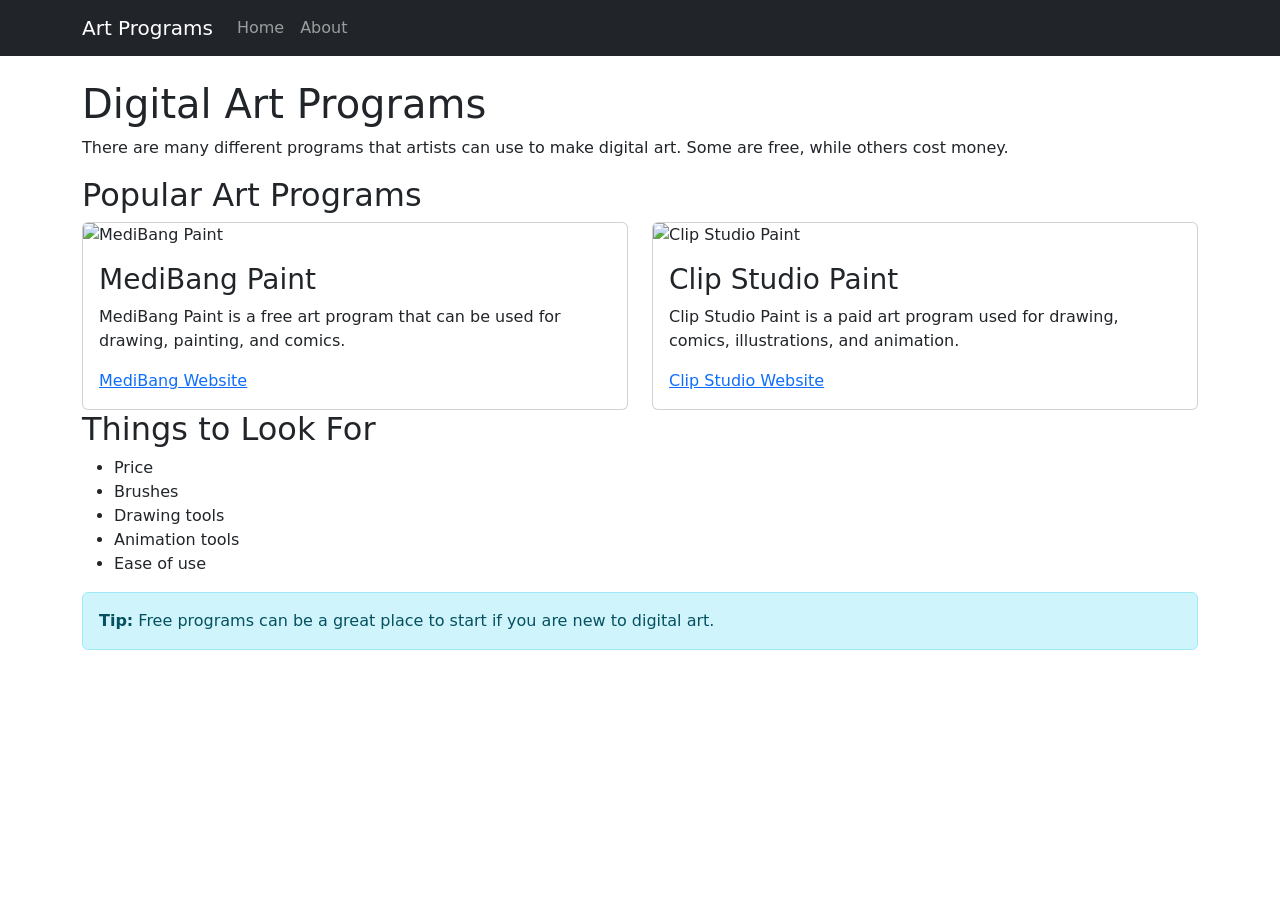
==== index.html @ b573ab5e "Created html, added additional details" ====
<!DOCTYPE html>
<html lang="en">

<head>
    <meta charset="UTF-8">
    <meta name="viewport" content="width=device-width, initial-scale=1.0">

    <title>Digital Art Programs</title>

    <!-- Bootstrap stylesheet -->
    <link href="https://cdn.jsdelivr.net/npm/bootstrap@5.3.3/dist/css/bootstrap.min.css" rel="stylesheet">
</head>

<body>
    <!-- Navigation menu -->
    <div id="nav-placeholder"></div>
    <div class="container mt-4">
        <!-- Main heading -->
        <h1>Digital Art Programs</h1>
        <p>
            There are many different programs that artists can use to make
            digital art. Some are free, while others cost money.
        </p>
        <h2>Popular Art Programs</h2>
        <!-- Bootstrap grid -->
        <div class="row">
            <!-- MediBang -->
            <div class="col-md-6">
                <!-- Bootstrap card -->
                <div class="card">
                    <img src="https://encrypted-tbn0.gstatic.com/images?q=tbn:ANd9GcRNH0nDJfsIkQIbrpJpdbvzMpUDGnnwwoqwsXsUaklO4A&s"
                      class="card-img-top"
                      alt="MediBang Paint">
                    <div class="card-body">
                        <h3>MediBang Paint</h3>
                        <p>
                          MediBang Paint is a free art program that can be
                          used for drawing, painting, and comics.
                        </p>
                        <a href="https://medibangpaint.com/en/">
                            MediBang Website
                        </a>
                    </div>
                </div>
            </div>
            <!-- Clip Studio Paint -->
            <div class="col-md-6">
                <!-- Bootstrap card -->
                <div class="card">
                    <img src="https://encrypted-tbn0.gstatic.com/images?q=tbn:ANd9GcQLRtobazRr-o6zW7gZt3Jxpxi6Ln56p0lI0IjtgNB5xQ&s=10"
                      class="card-img-top"
                      alt="Clip Studio Paint">
                    <div class="card-body">
                        <h3>Clip Studio Paint</h3>
                        <p>
                            Clip Studio Paint is a paid art program used for
                            drawing, comics, illustrations, and animation.
                        </p>
                        <a href="https://www.clipstudio.net/en/">
                            Clip Studio Website
                        </a>
                    </div>
                </div>
            </div>
        </div>


        <h2>Things to Look For</h2>
        <!-- List -->
        <ul>
            <li>Price</li>
            <li>Brushes</li>
            <li>Drawing tools</li>
            <li>Animation tools</li>
            <li>Ease of use</li>
        </ul>
        <!-- Bootstrap alert -->
        <div class="alert alert-info">
            <strong>Tip:</strong> Free programs can be a great place to start
            if you are new to digital art.
        </div>
    </div>
    <!-- Load the navigation menu -->
    <script src="https://code.jquery.com/jquery-3.7.1.min.js"></script>
    <script>
        // Load the navbar from navbar.html
        $("#nav-placeholder").load("navbar.html #site-nav");
    </script>

</body>
</html>
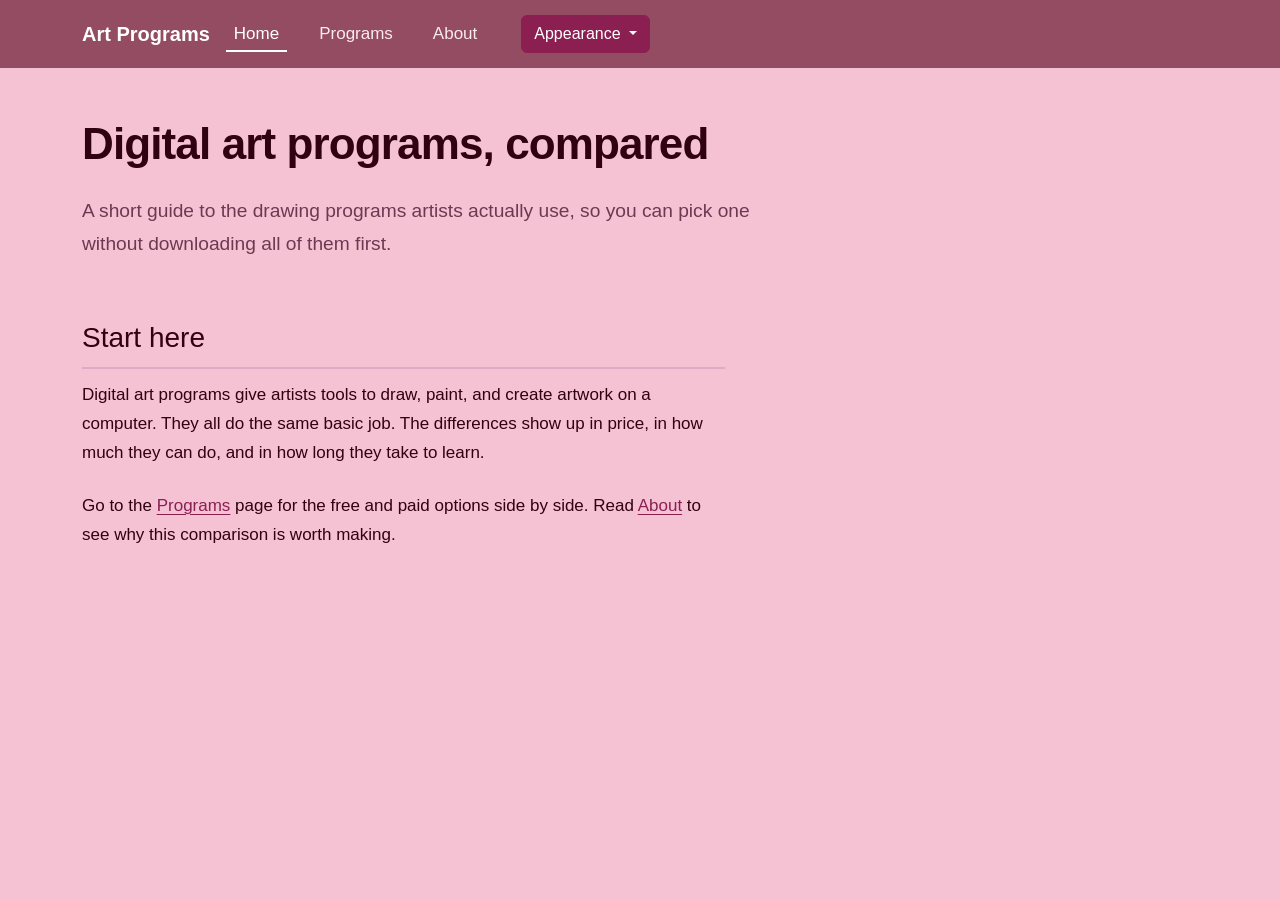
==== commit 9a444877: "transfered web project files over to portoflio project" ====
--- a/index.html
+++ b/index.html
@@ -3,89 +3,59 @@
 
 <head>
     <meta charset="UTF-8">
-    <meta name="viewport" content="width=device-width, initial-scale=1.0">
+    <meta name="viewport" content="width=device-width, initial-scale=1">
 
-    <title>Digital Art Programs</title>
+    <title>Home &middot; Art Programs</title>
 
     <!-- Bootstrap stylesheet -->
-    <link href="https://cdn.jsdelivr.net/npm/bootstrap@5.3.3/dist/css/bootstrap.min.css" rel="stylesheet">
+    <link href="https://cdn.jsdelivr.net/npm/bootstrap@5.3.3/dist/css/bootstrap.min.css"
+        rel="stylesheet">
+
+    <!-- My stylesheet -->
+    <link rel="stylesheet" href="style.css">
 </head>
 
 <body>
-    <!-- Navigation menu -->
-    <div id="nav-placeholder"></div>
-    <div class="container mt-4">
-        <!-- Main heading -->
-        <h1>Digital Art Programs</h1>
-        <p>
-            There are many different programs that artists can use to make
-            digital art. Some are free, while others cost money.
-        </p>
-        <h2>Popular Art Programs</h2>
-        <!-- Bootstrap grid -->
-        <div class="row">
-            <!-- MediBang -->
-            <div class="col-md-6">
-                <!-- Bootstrap card -->
-                <div class="card">
-                    <img src="https://encrypted-tbn0.gstatic.com/images?q=tbn:ANd9GcRNH0nDJfsIkQIbrpJpdbvzMpUDGnnwwoqwsXsUaklO4A&s"
-                      class="card-img-top"
-                      alt="MediBang Paint">
-                    <div class="card-body">
-                        <h3>MediBang Paint</h3>
-                        <p>
-                          MediBang Paint is a free art program that can be
-                          used for drawing, painting, and comics.
-                        </p>
-                        <a href="https://medibangpaint.com/en/">
-                            MediBang Website
-                        </a>
-                    </div>
-                </div>
-            </div>
-            <!-- Clip Studio Paint -->
-            <div class="col-md-6">
-                <!-- Bootstrap card -->
-                <div class="card">
-                    <img src="https://encrypted-tbn0.gstatic.com/images?q=tbn:ANd9GcQLRtobazRr-o6zW7gZt3Jxpxi6Ln56p0lI0IjtgNB5xQ&s=10"
-                      class="card-img-top"
-                      alt="Clip Studio Paint">
-                    <div class="card-body">
-                        <h3>Clip Studio Paint</h3>
-                        <p>
-                            Clip Studio Paint is a paid art program used for
-                            drawing, comics, illustrations, and animation.
-                        </p>
-                        <a href="https://www.clipstudio.net/en/">
-                            Clip Studio Website
-                        </a>
-                    </div>
-                </div>
-            </div>
-        </div>
 
+    <!-- The shared menu is loaded here from nav.html. -->
+    <div id="site-nav"></div>
 
-        <h2>Things to Look For</h2>
-        <!-- List -->
-        <ul>
-            <li>Price</li>
-            <li>Brushes</li>
-            <li>Drawing tools</li>
-            <li>Animation tools</li>
-            <li>Ease of use</li>
-        </ul>
-        <!-- Bootstrap alert -->
-        <div class="alert alert-info">
-            <strong>Tip:</strong> Free programs can be a great place to start
-            if you are new to digital art.
-        </div>
-    </div>
-    <!-- Load the navigation menu -->
-    <script src="https://code.jquery.com/jquery-3.7.1.min.js"></script>
-    <script>
-        // Load the navbar from navbar.html
-        $("#nav-placeholder").load("navbar.html #site-nav");
+    <main class="container">
+
+        <section class="hero">
+            <h1>Digital art programs, compared</h1>
+            <p class="lead">
+                A short guide to the drawing programs artists actually use, so you can
+                pick one without downloading all of them first.
+            </p>
+        </section>
+
+        <section class="prose">
+            <h2>Start here</h2>
+            <p>
+                Digital art programs give artists tools to draw, paint, and create artwork
+                on a computer. They all do the same basic job. The differences show up in
+                price, in how much they can do, and in how long they take to learn.
+            </p>
+            <p>
+                Go to the <a href="programs.html">Programs</a> page for the free and paid
+                options side by side. Read <a href="about.html">About</a> to see why this
+                comparison is worth making.
+            </p>
+        </section>
+
+    </main>
+
+    <!-- Bootstrap JavaScript. This makes the mobile menu button open and close. -->
+    <script src="https://cdn.jsdelivr.net/npm/bootstrap@5.3.3/dist/js/bootstrap.bundle.min.js">
     </script>
 
+    <!-- Loads the shared menu -->
+    <script src="js/include.js"></script>
+
+    <!-- Loads the appearance theme -->
+    <script src="js/theme.js"></script>
+
 </body>
-</html>+
+</html>
--- a/style.css
+++ b/style.css
@@ -0,0 +1,318 @@
+/* ===========================================================================
+  Site theme.
+
+  Every color and size lives here in one block. Change a value once and the
+  whole site follows, the same way one paint can covers every wall.
+   =========================================================================== */
+
+:root {
+    /* Colors */
+    --page-bg: rgb(245, 194, 211);
+    --page-text: #300111;
+    --muted-text: #6b3a51;
+    --nav-bg: #934c61;
+    --nav-text: #fbeaf1;
+    --nav-text-active: #ffffff;
+    --card-bg: #fffafc;
+    --card-border: #e2a9c7;
+    --accent: #8c1f52;
+    --accent-hover: #5c0f34;
+
+    /* Layout */
+    --reading-width: 68ch;
+    --page-width: 1100px;
+    --space-sm: 0.75rem;
+    --space-md: 1.5rem;
+    --space-lg: 3rem;
+    --radius: 10px;
+}
+
+/* ---------------------------------------------------------------------------
+  Page basics
+   --------------------------------------------------------------------------- */
+
+body {
+    margin: 0;
+    background-color: var(--page-bg);
+    color: var(--page-text);
+    font-family: "Segoe UI", Helvetica, Arial, sans-serif;
+    font-size: 1.0625rem;
+    line-height: 1.7;
+}
+
+/* Space between the major blocks of a page. */
+main {
+    padding-bottom: var(--space-lg);
+}
+
+/* ---------------------------------------------------------------------------
+  Text: the part that makes it read like a website
+
+  Long lines are hard to follow, so body text is held to a narrow column.
+  Headings get room above them, which groups each heading with its own text.
+   --------------------------------------------------------------------------- */
+
+h1,
+h2,
+h3 {
+    line-height: 1.25;
+    text-wrap: balance;
+}
+
+h1 {
+    margin: 0 0 var(--space-md);
+    font-size: clamp(2rem, 5vw, 2.75rem);
+    font-weight: 700;
+    letter-spacing: -0.02em;
+}
+
+h2 {
+    margin: var(--space-lg) 0 var(--space-sm);
+    /* No extra gap when the heading already starts a new section. */
+    padding-bottom: var(--space-sm);
+    border-bottom: 2px solid var(--card-border);
+    font-size: clamp(1.4rem, 3vw, 1.75rem);
+}
+
+section > h2:first-child,
+main > h2:first-of-type {
+    margin-top: var(--space-md);
+}
+
+h3 {
+    margin: 0 0 var(--space-sm);
+    font-size: 1.25rem;
+}
+
+p {
+    margin: 0 0 var(--space-md);
+}
+
+/* A comfortable reading column. Put this class on text you want people to read
+   straight through. */
+.prose {
+    max-width: var(--reading-width);
+}
+
+/* The first paragraph after an h1 acts as a summary, so it is slightly larger. */
+.lead {
+    max-width: var(--reading-width);
+    color: var(--muted-text);
+    font-size: 1.2rem;
+}
+
+ul {
+    margin: 0 0 var(--space-md);
+    padding-left: 1.25rem;
+}
+
+li {
+    margin-bottom: 0.4rem;
+}
+
+a {
+    color: var(--accent);
+    text-decoration-thickness: 1px;
+    text-underline-offset: 3px;
+}
+
+a:hover,
+a:focus {
+    color: var(--accent-hover);
+}
+
+/* ---------------------------------------------------------------------------
+  Hero: the welcome block at the top of the home page
+   --------------------------------------------------------------------------- */
+
+.hero {
+    padding: var(--space-lg) 0 var(--space-sm);
+}
+
+/* ---------------------------------------------------------------------------
+  Navigation bar
+   --------------------------------------------------------------------------- */
+
+.site-nav {
+    background-color: var(--nav-bg);
+    padding-top: var(--space-sm);
+    padding-bottom: var(--space-sm);
+}
+
+.site-nav .navbar-brand {
+    color: var(--nav-text-active);
+    font-weight: 600;
+    text-decoration: none;
+}
+
+.site-nav .navbar-toggler {
+    border-color: var(--nav-text);
+}
+
+.site-nav .nav-link {
+    position: relative;
+    margin-right: var(--space-md);
+    padding: 0.25rem 0;
+    color: var(--nav-text);
+    text-decoration: none;
+    transition: color 0.3s;
+}
+
+.site-nav .nav-link:hover,
+.site-nav .nav-link:focus,
+.site-nav .nav-link.active {
+    color: var(--nav-text-active);
+}
+
+/* The underline starts as a dot in the middle, then grows outward on hover. */
+.site-nav .nav-link::after {
+    content: "";
+    position: absolute;
+    bottom: 0;
+    left: 50%;
+    width: 0;
+    height: 2px;
+    background-color: var(--nav-text-active);
+    transition: width 0.3s, left 0.3s;
+}
+
+.site-nav .nav-link:hover::after,
+.site-nav .nav-link:focus::after,
+.site-nav .nav-link.active::after {
+    width: 100%;
+    left: 0;
+}
+
+/* ---------------------------------------------------------------------------
+  Program cards
+   --------------------------------------------------------------------------- */
+
+.program-card {
+    height: 100%;
+    padding: var(--space-md);
+    background-color: var(--card-bg);
+    border: 1px solid var(--card-border);
+    border-radius: var(--radius);
+}
+
+/* display:block puts the logo on its own line, above the price tag. */
+.program-card img {
+    display: block;
+    width: 140px;
+    height: 140px;
+    margin-bottom: var(--space-md);
+    border-radius: var(--radius);
+    object-fit: contain;
+    background-color: #ffffff;
+}
+
+.program-card p {
+    margin-bottom: var(--space-sm);
+}
+
+.carousel-item img {
+  width: 100%;
+  height: 400px;          /* pick whatever height you like */
+  object-fit: contain;    /* shows the whole logo, no cropping */
+  background: #222;       /* fills the empty space around smaller logos */
+}
+
+/* ---------------------------------------------------------------------------
+  Footer
+   --------------------------------------------------------------------------- */
+
+.site-footer {
+    padding: var(--space-md) 0;
+    border-top: 1px solid var(--card-border);
+    color: var(--muted-text);
+    font-size: 0.9rem;
+}
+
+.site-footer p {
+    margin: 0;
+}
+
+#menu1 {
+  --bs-btn-bg: var(--accent);
+  --bs-btn-border-color: var(--accent);
+  --bs-btn-color: #ffffff;
+  --bs-btn-hover-bg: var(--accent-hover);
+  --bs-btn-hover-border-color: var(--accent-hover);
+  --bs-btn-hover-color: #ffffff;
+  --bs-btn-active-bg: var(--accent-hover);
+  --bs-btn-active-border-color: var(--accent-hover);
+  --bs-btn-active-color: #ffffff;
+}
+
+/* Default Theme */
+body.default-theme {
+  background-color: #f5c2d3;
+  color: #300111;
+  --muted-text: #6b3a51;
+}
+
+/* Light theme */
+body.light-theme {
+  --bs-body-bg: #f8e9ee;
+  --bs-body-color: #110006;
+  --muted-text: #6b3a51;
+  --accent: #c46490;
+  background-color: var(--bs-body-bg);
+  color: var(--bs-body-color);
+}
+
+/* Dark theme */
+body.dark-theme {
+  --bs-body-bg: #22040e;
+  --bs-body-color: #f8e9ee;
+  --muted-text: #c28ea6;
+  --accent: #c46490;
+  background-color: var(--bs-body-bg);
+  color: var(--bs-body-color);
+}
+
+/* High contrast */
+body.high-contrast {
+  --bs-body-bg: #000000;
+  --bs-body-color: #ffffff;
+  --muted-text: #ce9cb3;
+  --accent: #c46490;
+  background-color: var(--bs-body-bg);
+  color: var(--bs-body-color);
+}
+
+body.high-contrast a { color: #ffff00; }
+
+body.high-contrast .card {
+  background-color: #000000;
+  color: #ffffff;
+  border: 2px solid #ffffff;
+}
+
+/* Dropdown menu colors per theme */
+body.light-theme .dropdown-menu {
+  --bs-dropdown-bg: #f8e9ee;
+  --bs-dropdown-color: #110006;
+  --bs-dropdown-link-color: #110006;
+  --bs-dropdown-link-hover-bg: #c46490;
+  --bs-dropdown-link-hover-color: #ffffff;
+  --bs-dropdown-border-color: #c46490;
+}
+
+body.dark-theme .dropdown-menu {
+  --bs-dropdown-bg: #22040e;
+  --bs-dropdown-color: #f8e9ee;
+  --bs-dropdown-link-color: #f8e9ee;
+  --bs-dropdown-link-hover-bg: #c46490;
+  --bs-dropdown-link-hover-color: #ffffff;
+  --bs-dropdown-border-color: #c46490;
+}
+
+body.high-contrast .dropdown-menu {
+  --bs-dropdown-bg: #000000;
+  --bs-dropdown-color: #ffffff;
+  --bs-dropdown-link-color: #ffff00;
+  --bs-dropdown-link-hover-bg: #ffffff;
+  --bs-dropdown-link-hover-color: #000000;
+  --bs-dropdown-border-color: #ffffff;
+}
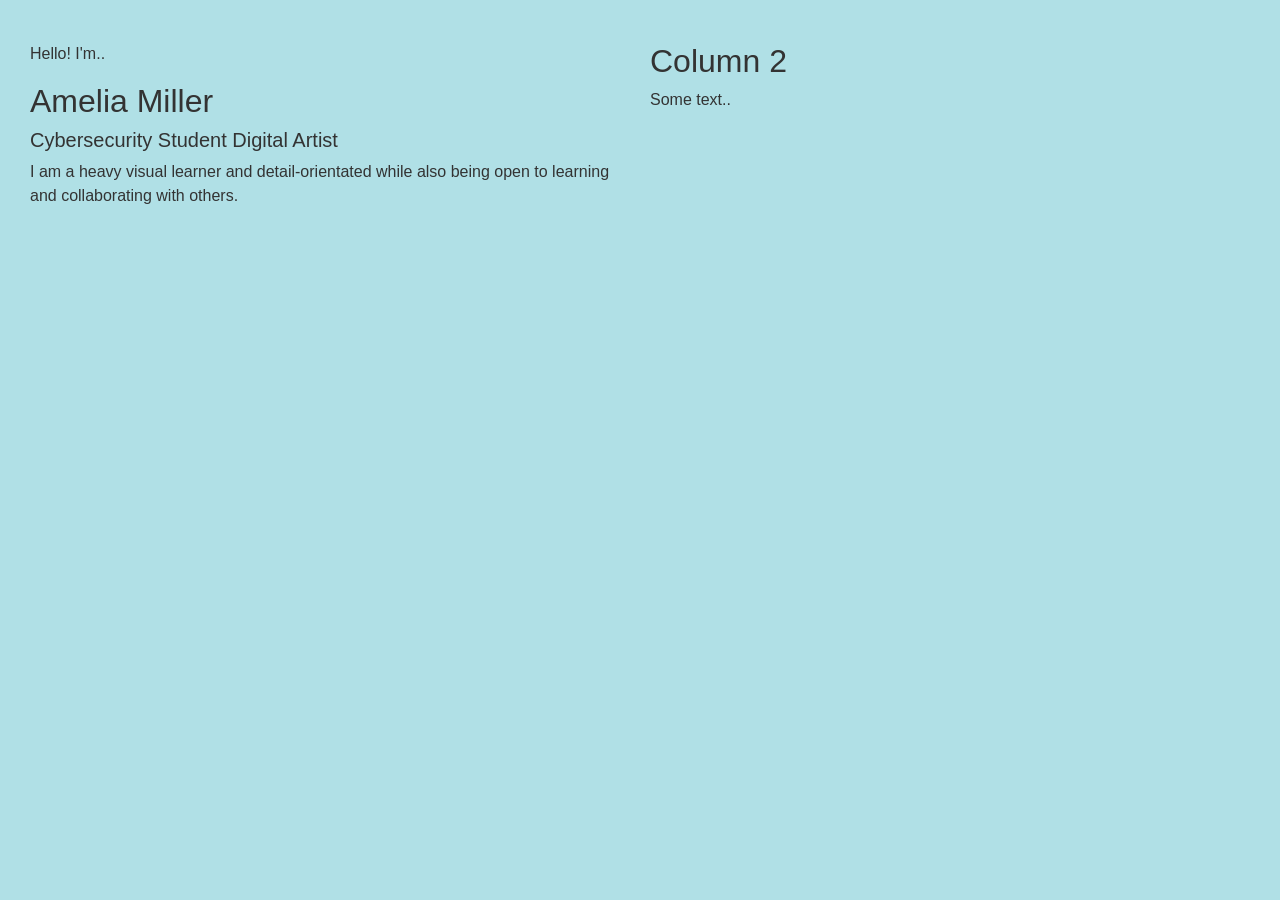
==== commit cb2a48d9: "Revamp" ====
--- a/index.html
+++ b/index.html
@@ -2,60 +2,64 @@
 <html lang="en">
 
 <head>
-    <meta charset="UTF-8">
-    <meta name="viewport" content="width=device-width, initial-scale=1">
+    <title>Home - Amelia's Portfolio</title>
 
-    <title>Home &middot; Art Programs</title>
+    <!-- Adds responsive web design -->
+    <meta name="viewport" content="width=device-width, initial-scale=1.0">
 
     <!-- Bootstrap stylesheet -->
     <link href="https://cdn.jsdelivr.net/npm/bootstrap@5.3.3/dist/css/bootstrap.min.css"
-        rel="stylesheet">
+    rel="stylesheet">
 
     <!-- My stylesheet -->
     <link rel="stylesheet" href="style.css">
+
+    <!-- Code for the two columns-->
+    <style>
+        * {
+        box-sizing: border-box;
+        }
+        
+        /* Create two equal columns that floats next to each other */
+        .column {
+        float: left;
+        width: 50%;
+        padding: 10px;
+          height: 300px; /* Should be removed. Only for demonstration */
+        }
+        
+        /* Clear floats after the columns */
+        .row:after {
+        content: "";
+        display: table;
+        clear: both;
+        }
+        </style>
 </head>
 
+
+<!-- Page content below -->
 <body>
+    <!-- The shared menu is loaded here from nav.html. -->
+    <div id="nav"></div>
+    <script src="js/include.js" defer></script>
+    
+    <div class="row">
+        <div class="column">
+            <p> Hello! I'm.. </p>
+            <h2> Amelia Miller </h2>
+            <h5> Cybersecurity Student Digital Artist</h5>
 
-    <!-- The shared menu is loaded here from nav.html. -->
-    <div id="site-nav"></div>
+            <p> I am a heavy visual learner and detail-orientated 
+                while also being open to learning and collaborating with others. </p>
+        </div>
 
-    <main class="container">
-
-        <section class="hero">
-            <h1>Digital art programs, compared</h1>
-            <p class="lead">
-                A short guide to the drawing programs artists actually use, so you can
-                pick one without downloading all of them first.
-            </p>
-        </section>
-
-        <section class="prose">
-            <h2>Start here</h2>
-            <p>
-                Digital art programs give artists tools to draw, paint, and create artwork
-                on a computer. They all do the same basic job. The differences show up in
-                price, in how much they can do, and in how long they take to learn.
-            </p>
-            <p>
-                Go to the <a href="programs.html">Programs</a> page for the free and paid
-                options side by side. Read <a href="about.html">About</a> to see why this
-                comparison is worth making.
-            </p>
-        </section>
-
-    </main>
-
-    <!-- Bootstrap JavaScript. This makes the mobile menu button open and close. -->
-    <script src="https://cdn.jsdelivr.net/npm/bootstrap@5.3.3/dist/js/bootstrap.bundle.min.js">
-    </script>
-
-    <!-- Loads the shared menu -->
-    <script src="js/include.js"></script>
-
-    <!-- Loads the appearance theme -->
-    <script src="js/theme.js"></script>
-
+        <div class="column">
+            <h2>Column 2</h2>
+            <p>Some text..</p>
+        </div>
+    </div>
 </body>
 
-</html>
+
+</html>
--- a/style.css
+++ b/style.css
@@ -1,318 +1,10 @@
-/* ===========================================================================
-  Site theme.
+body {
 
-  Every color and size lives here in one block. Change a value once and the
-  whole site follows, the same way one paint can covers every wall.
-   =========================================================================== */
+    font-family: sans-serif;
+    padding: 2rem;
+    background-color: powderblue;
+    color: #333;
 
-:root {
-    /* Colors */
-    --page-bg: rgb(245, 194, 211);
-    --page-text: #300111;
-    --muted-text: #6b3a51;
-    --nav-bg: #934c61;
-    --nav-text: #fbeaf1;
-    --nav-text-active: #ffffff;
-    --card-bg: #fffafc;
-    --card-border: #e2a9c7;
-    --accent: #8c1f52;
-    --accent-hover: #5c0f34;
+    
 
-    /* Layout */
-    --reading-width: 68ch;
-    --page-width: 1100px;
-    --space-sm: 0.75rem;
-    --space-md: 1.5rem;
-    --space-lg: 3rem;
-    --radius: 10px;
-}
-
-/* ---------------------------------------------------------------------------
-  Page basics
-   --------------------------------------------------------------------------- */
-
-body {
-    margin: 0;
-    background-color: var(--page-bg);
-    color: var(--page-text);
-    font-family: "Segoe UI", Helvetica, Arial, sans-serif;
-    font-size: 1.0625rem;
-    line-height: 1.7;
-}
-
-/* Space between the major blocks of a page. */
-main {
-    padding-bottom: var(--space-lg);
-}
-
-/* ---------------------------------------------------------------------------
-  Text: the part that makes it read like a website
-
-  Long lines are hard to follow, so body text is held to a narrow column.
-  Headings get room above them, which groups each heading with its own text.
-   --------------------------------------------------------------------------- */
-
-h1,
-h2,
-h3 {
-    line-height: 1.25;
-    text-wrap: balance;
-}
-
-h1 {
-    margin: 0 0 var(--space-md);
-    font-size: clamp(2rem, 5vw, 2.75rem);
-    font-weight: 700;
-    letter-spacing: -0.02em;
-}
-
-h2 {
-    margin: var(--space-lg) 0 var(--space-sm);
-    /* No extra gap when the heading already starts a new section. */
-    padding-bottom: var(--space-sm);
-    border-bottom: 2px solid var(--card-border);
-    font-size: clamp(1.4rem, 3vw, 1.75rem);
-}
-
-section > h2:first-child,
-main > h2:first-of-type {
-    margin-top: var(--space-md);
-}
-
-h3 {
-    margin: 0 0 var(--space-sm);
-    font-size: 1.25rem;
-}
-
-p {
-    margin: 0 0 var(--space-md);
-}
-
-/* A comfortable reading column. Put this class on text you want people to read
-   straight through. */
-.prose {
-    max-width: var(--reading-width);
-}
-
-/* The first paragraph after an h1 acts as a summary, so it is slightly larger. */
-.lead {
-    max-width: var(--reading-width);
-    color: var(--muted-text);
-    font-size: 1.2rem;
-}
-
-ul {
-    margin: 0 0 var(--space-md);
-    padding-left: 1.25rem;
-}
-
-li {
-    margin-bottom: 0.4rem;
-}
-
-a {
-    color: var(--accent);
-    text-decoration-thickness: 1px;
-    text-underline-offset: 3px;
-}
-
-a:hover,
-a:focus {
-    color: var(--accent-hover);
-}
-
-/* ---------------------------------------------------------------------------
-  Hero: the welcome block at the top of the home page
-   --------------------------------------------------------------------------- */
-
-.hero {
-    padding: var(--space-lg) 0 var(--space-sm);
-}
-
-/* ---------------------------------------------------------------------------
-  Navigation bar
-   --------------------------------------------------------------------------- */
-
-.site-nav {
-    background-color: var(--nav-bg);
-    padding-top: var(--space-sm);
-    padding-bottom: var(--space-sm);
-}
-
-.site-nav .navbar-brand {
-    color: var(--nav-text-active);
-    font-weight: 600;
-    text-decoration: none;
-}
-
-.site-nav .navbar-toggler {
-    border-color: var(--nav-text);
-}
-
-.site-nav .nav-link {
-    position: relative;
-    margin-right: var(--space-md);
-    padding: 0.25rem 0;
-    color: var(--nav-text);
-    text-decoration: none;
-    transition: color 0.3s;
-}
-
-.site-nav .nav-link:hover,
-.site-nav .nav-link:focus,
-.site-nav .nav-link.active {
-    color: var(--nav-text-active);
-}
-
-/* The underline starts as a dot in the middle, then grows outward on hover. */
-.site-nav .nav-link::after {
-    content: "";
-    position: absolute;
-    bottom: 0;
-    left: 50%;
-    width: 0;
-    height: 2px;
-    background-color: var(--nav-text-active);
-    transition: width 0.3s, left 0.3s;
-}
-
-.site-nav .nav-link:hover::after,
-.site-nav .nav-link:focus::after,
-.site-nav .nav-link.active::after {
-    width: 100%;
-    left: 0;
-}
-
-/* ---------------------------------------------------------------------------
-  Program cards
-   --------------------------------------------------------------------------- */
-
-.program-card {
-    height: 100%;
-    padding: var(--space-md);
-    background-color: var(--card-bg);
-    border: 1px solid var(--card-border);
-    border-radius: var(--radius);
-}
-
-/* display:block puts the logo on its own line, above the price tag. */
-.program-card img {
-    display: block;
-    width: 140px;
-    height: 140px;
-    margin-bottom: var(--space-md);
-    border-radius: var(--radius);
-    object-fit: contain;
-    background-color: #ffffff;
-}
-
-.program-card p {
-    margin-bottom: var(--space-sm);
-}
-
-.carousel-item img {
-  width: 100%;
-  height: 400px;          /* pick whatever height you like */
-  object-fit: contain;    /* shows the whole logo, no cropping */
-  background: #222;       /* fills the empty space around smaller logos */
-}
-
-/* ---------------------------------------------------------------------------
-  Footer
-   --------------------------------------------------------------------------- */
-
-.site-footer {
-    padding: var(--space-md) 0;
-    border-top: 1px solid var(--card-border);
-    color: var(--muted-text);
-    font-size: 0.9rem;
-}
-
-.site-footer p {
-    margin: 0;
-}
-
-#menu1 {
-  --bs-btn-bg: var(--accent);
-  --bs-btn-border-color: var(--accent);
-  --bs-btn-color: #ffffff;
-  --bs-btn-hover-bg: var(--accent-hover);
-  --bs-btn-hover-border-color: var(--accent-hover);
-  --bs-btn-hover-color: #ffffff;
-  --bs-btn-active-bg: var(--accent-hover);
-  --bs-btn-active-border-color: var(--accent-hover);
-  --bs-btn-active-color: #ffffff;
-}
-
-/* Default Theme */
-body.default-theme {
-  background-color: #f5c2d3;
-  color: #300111;
-  --muted-text: #6b3a51;
-}
-
-/* Light theme */
-body.light-theme {
-  --bs-body-bg: #f8e9ee;
-  --bs-body-color: #110006;
-  --muted-text: #6b3a51;
-  --accent: #c46490;
-  background-color: var(--bs-body-bg);
-  color: var(--bs-body-color);
-}
-
-/* Dark theme */
-body.dark-theme {
-  --bs-body-bg: #22040e;
-  --bs-body-color: #f8e9ee;
-  --muted-text: #c28ea6;
-  --accent: #c46490;
-  background-color: var(--bs-body-bg);
-  color: var(--bs-body-color);
-}
-
-/* High contrast */
-body.high-contrast {
-  --bs-body-bg: #000000;
-  --bs-body-color: #ffffff;
-  --muted-text: #ce9cb3;
-  --accent: #c46490;
-  background-color: var(--bs-body-bg);
-  color: var(--bs-body-color);
-}
-
-body.high-contrast a { color: #ffff00; }
-
-body.high-contrast .card {
-  background-color: #000000;
-  color: #ffffff;
-  border: 2px solid #ffffff;
-}
-
-/* Dropdown menu colors per theme */
-body.light-theme .dropdown-menu {
-  --bs-dropdown-bg: #f8e9ee;
-  --bs-dropdown-color: #110006;
-  --bs-dropdown-link-color: #110006;
-  --bs-dropdown-link-hover-bg: #c46490;
-  --bs-dropdown-link-hover-color: #ffffff;
-  --bs-dropdown-border-color: #c46490;
-}
-
-body.dark-theme .dropdown-menu {
-  --bs-dropdown-bg: #22040e;
-  --bs-dropdown-color: #f8e9ee;
-  --bs-dropdown-link-color: #f8e9ee;
-  --bs-dropdown-link-hover-bg: #c46490;
-  --bs-dropdown-link-hover-color: #ffffff;
-  --bs-dropdown-border-color: #c46490;
-}
-
-body.high-contrast .dropdown-menu {
-  --bs-dropdown-bg: #000000;
-  --bs-dropdown-color: #ffffff;
-  --bs-dropdown-link-color: #ffff00;
-  --bs-dropdown-link-hover-bg: #ffffff;
-  --bs-dropdown-link-hover-color: #000000;
-  --bs-dropdown-border-color: #ffffff;
-}
+}
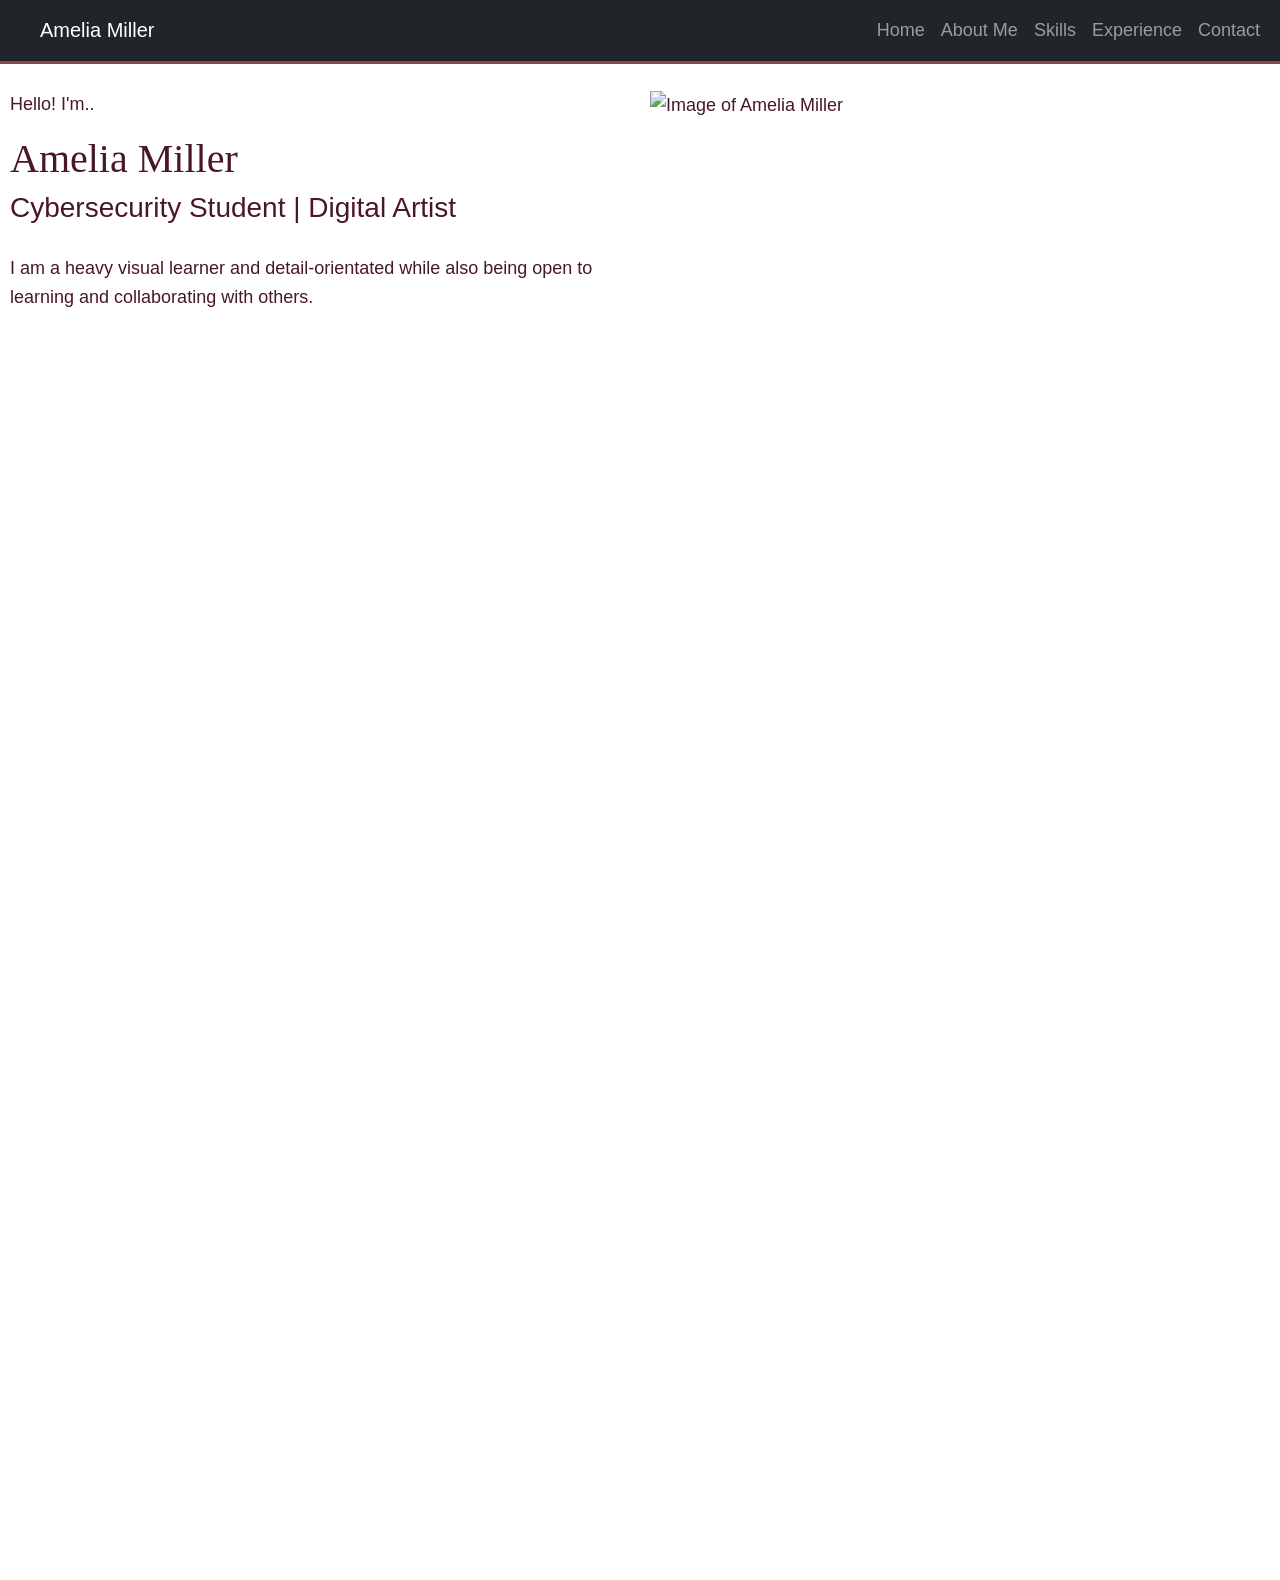
==== commit 03a9499f: "Fixed nav bar, added picture to home, added different fonts" ====
--- a/index.html
+++ b/index.html
@@ -2,7 +2,14 @@
 <html lang="en">
 
 <head>
+    <meta charset="UTF-8">
+    <meta http-equiv="X-UA-Compatible" content="IE=edge">
     <title>Home - Amelia's Portfolio</title>
+
+    <!-- Adds icons for buttons -->
+    <link
+        href="https://cdn.jsdelivr.net/npm/remixicon@4.9.0/fonts/remixicon.css"
+        rel="stylesheet"/>
 
     <!-- Adds responsive web design -->
     <meta name="viewport" content="width=device-width, initial-scale=1.0">
@@ -12,7 +19,7 @@
     rel="stylesheet">
 
     <!-- My stylesheet -->
-    <link rel="stylesheet" href="style.css">
+    <link rel="stylesheet" href="css/style.css">
 
     <!-- Code for the two columns-->
     <style>
@@ -25,7 +32,6 @@
         float: left;
         width: 50%;
         padding: 10px;
-          height: 300px; /* Should be removed. Only for demonstration */
         }
         
         /* Clear floats after the columns */
@@ -39,27 +45,43 @@
 
 
 <!-- Page content below -->
-<body>
-    <!-- The shared menu is loaded here from nav.html. -->
-    <div id="nav"></div>
-    <script src="js/include.js" defer></script>
+<body style="height:1500px">
+    <div class="container-fluid" style="margin-top:80px">
     
-    <div class="row">
-        <div class="column">
-            <p> Hello! I'm.. </p>
-            <h2> Amelia Miller </h2>
-            <h5> Cybersecurity Student Digital Artist</h5>
+    <div id="nav-placeholder"></div>
+    
+        <div class="row">
+            <div class="column">
+                <p> Hello! I'm.. </p>
+                <h1> Amelia Miller </h1>
+                <h3 style="margin-bottom: 30px;"> Cybersecurity Student | Digital Artist</h3>
+                <p> I am a heavy visual learner and detail-orientated 
+                    while also being open to learning and collaborating with others. </p>
+            </div>
 
-            <p> I am a heavy visual learner and detail-orientated 
-                while also being open to learning and collaborating with others. </p>
-        </div>
-
-        <div class="column">
-            <h2>Column 2</h2>
-            <p>Some text..</p>
+            <div class="column">
+                <div class="img-box">
+                <img src="https://i.postimg.cc/CMjy45VG/IMG-8668.jpg" alt="Image of Amelia Miller">
+                </div>
+                <div class="download-social"
+                    <div class="social-icons">
+                        <a href="https://github.com/baamelia500-prog"><i class=ri-github-fill></i></a>
+                        <a href="https://www.linkedin.com/in/amelia-miller-74a510333/"><i class="ri-linkedin-box-fill"></i></a>
+                        <a href="https://pdflink.to/7650cd36/"><i class="ri-profile-fill"></i></a>
+                    </div>
+            </div>
         </div>
     </div>
+
+    <script>
+        fetch('nav.html')
+            .then(res => res.text())
+            .then(data => {
+                document.getElementById('nav-placeholder').innerHTML = data;
+            });
+    </script>
 </body>
 
 
+
 </html>
--- a/css/style.css
+++ b/css/style.css
@@ -0,0 +1,67 @@
+* {
+    box-sizing: border-box;
+    margin: 0;
+    padding: 0;
+}
+
+body {
+    height: 100vh;
+    background-image: url('file:///C:/Users/Moonl/Downloads/Start%20Project%20Glass%20Personal%20Portfolio%20Website/Start%20Project%20Glass%20Personal%20Portfolio%20Website/background.jpg');
+    background-repeat: no-repeat;
+    background-position: center;
+    background-size: auto;
+    height: 100vh; 
+    margin: 0;
+    font-family: Arial, Helvetica, sans-serif;
+    font-size: 1.125rem;
+    line-height: 1.6;
+    color: #491827;
+}
+
+a {
+    color: inherit;
+}
+
+a:focus-visible {
+    outline: 3px solid #b15151;
+    outline-offset: 3px;
+}
+
+h1, h2, .brand {
+    font-family: Georgia, "Times New Roman", serif;
+    font-weight: normal;
+}
+
+header {
+    position: absolute;
+    top: 0;
+    left: 0;
+    width: 100%;
+    padding: 25px 5%;
+    background: #131041;
+}
+
+/* Nav bar animation */
+nav {
+    display: flex;
+    flex-wrap: wrap;
+    border-bottom: 3px solid #8a4949;
+}
+
+nav a {
+    padding: 1.25rem 1.75rem;
+    border-left: 3px;
+    text-decoration: none;
+}
+
+nav .brand {
+    margin-right: auto;
+    border-left: 0;
+    font-size: 1.5rem;
+}
+
+nav a:hover,
+nav a.active {
+    background: #616161;
+}
+
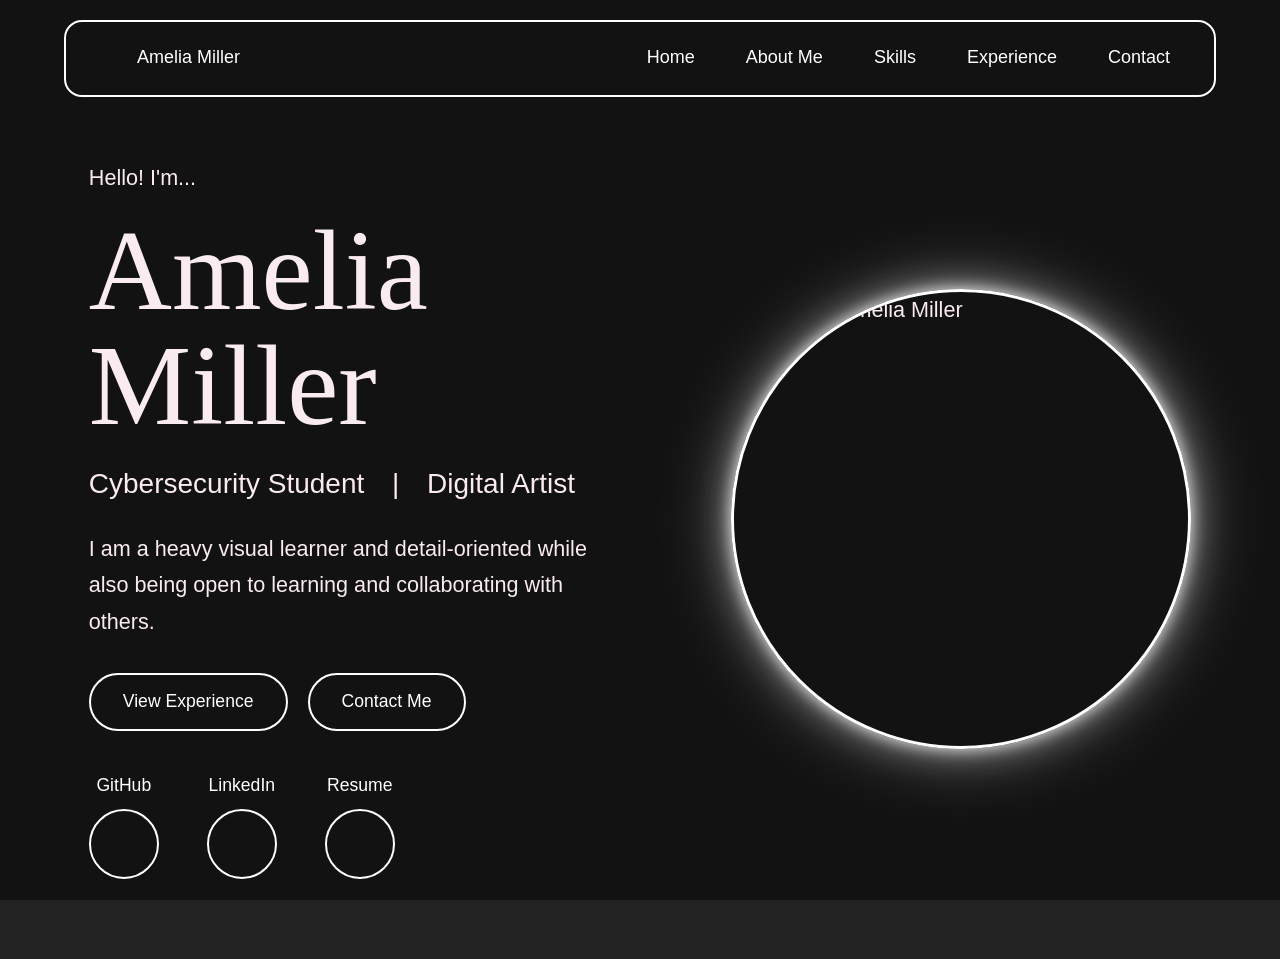
==== commit 8974cf1b: "Fixed background img, added details on index.html" ====
--- a/index.html
+++ b/index.html
@@ -3,74 +3,51 @@
 
 <head>
     <meta charset="UTF-8">
-    <meta http-equiv="X-UA-Compatible" content="IE=edge">
+    <meta name="viewport" content="width=device-width, initial-scale=1.0">
     <title>Home - Amelia's Portfolio</title>
 
-    <!-- Adds icons for buttons -->
-    <link
-        href="https://cdn.jsdelivr.net/npm/remixicon@4.9.0/fonts/remixicon.css"
-        rel="stylesheet"/>
+    <!-- Icons -->
+    <link href="https://cdn.jsdelivr.net/npm/remixicon@4.9.0/fonts/remixicon.css" rel="stylesheet">
 
-    <!-- Adds responsive web design -->
-    <meta name="viewport" content="width=device-width, initial-scale=1.0">
+    <!-- Bootstrap -->
+    <link href="https://cdn.jsdelivr.net/npm/bootstrap@5.3.3/dist/css/bootstrap.min.css" rel="stylesheet">
 
-    <!-- Bootstrap stylesheet -->
-    <link href="https://cdn.jsdelivr.net/npm/bootstrap@5.3.3/dist/css/bootstrap.min.css"
-    rel="stylesheet">
-
-    <!-- My stylesheet -->
-    <link rel="stylesheet" href="css/style.css">
-
-    <!-- Code for the two columns-->
-    <style>
-        * {
-        box-sizing: border-box;
-        }
-        
-        /* Create two equal columns that floats next to each other */
-        .column {
-        float: left;
-        width: 50%;
-        padding: 10px;
-        }
-        
-        /* Clear floats after the columns */
-        .row:after {
-        content: "";
-        display: table;
-        clear: both;
-        }
-        </style>
+    <!-- My styles (must come after Bootstrap so they override it) -->
+    <link href="css/style.css" rel="stylesheet">
 </head>
 
+<body>
+    <div class="container-fluid" style="margin-top:80px">
 
-<!-- Page content below -->
-<body style="height:1500px">
-    <div class="container-fluid" style="margin-top:80px">
-    
-    <div id="nav-placeholder"></div>
-    
-        <div class="row">
-            <div class="column">
-                <p> Hello! I'm.. </p>
-                <h1> Amelia Miller </h1>
-                <h3 style="margin-bottom: 30px;"> Cybersecurity Student | Digital Artist</h3>
-                <p> I am a heavy visual learner and detail-orientated 
-                    while also being open to learning and collaborating with others. </p>
+        <div id="nav-placeholder"></div>
+
+        <div class="row align-items-center g-5">
+            <div class="col-md-6">
+                <p>Hello! I'm...</p>
+                <h1>Amelia Miller</h1>
+                <h3 style="margin-bottom: 30px;">Cybersecurity Student <span class="divider">|</span> Digital Artist</h3>
+                <p>I am a heavy visual learner and detail-oriented
+                    while also being open to learning and collaborating with others.</p>
+
+                <div class="hero-buttons">
+                    <a class="hero-btn" href="experience.html">View Experience</a>
+                    <a class="hero-btn" href="contact.html">Contact Me</a>
+                </div>
+
+                <div class="social-icons">
+                    <a href="https://github.com/baamelia500-prog">GitHub <i class="ri-github-fill"></i></a>
+                    <a href="https://www.linkedin.com/in/amelia-miller-74a510333/">LinkedIn <i class="ri-linkedin-box-fill"></i></a>
+                    <a href="https://pdflink.to/7650cd36/">Resume <i class="ri-profile-fill"></i></a>
+                </div>
             </div>
 
-            <div class="column">
+            <div class="col-md-6">
                 <div class="img-box">
-                <img src="https://i.postimg.cc/CMjy45VG/IMG-8668.jpg" alt="Image of Amelia Miller">
+                    <img class="img-fluid" src="https://i.postimg.cc/CMjy45VG/IMG-8668.jpg" alt="Image of Amelia Miller">
                 </div>
-                <div class="download-social"
-                    <div class="social-icons">
-                        <a href="https://github.com/baamelia500-prog"><i class=ri-github-fill></i></a>
-                        <a href="https://www.linkedin.com/in/amelia-miller-74a510333/"><i class="ri-linkedin-box-fill"></i></a>
-                        <a href="https://pdflink.to/7650cd36/"><i class="ri-profile-fill"></i></a>
-                    </div>
             </div>
         </div>
+
     </div>
 
     <script>
@@ -82,6 +59,4 @@
     </script>
 </body>
 
-
-
 </html>
--- a/css/style.css
+++ b/css/style.css
@@ -1,67 +1,175 @@
-* {
-    box-sizing: border-box;
-    margin: 0;
-    padding: 0;
+.container-fluid {
+    position: relative;
+}
+
+/* Background image, fixed to the window with a dark overlay for readability */
+body::before {
+    content: "";
+    position: fixed;
+    inset: 0;
+    z-index: -1;
+    background:
+        linear-gradient(rgba(0, 0, 0, 0.45), rgba(0, 0, 0, 0.45)),
+        url("https://i.postimg.cc/Kcg9PHBn/peakpx.jpg") center / cover no-repeat;
 }
 
 body {
-    height: 100vh;
-    background-image: url('file:///C:/Users/Moonl/Downloads/Start%20Project%20Glass%20Personal%20Portfolio%20Website/Start%20Project%20Glass%20Personal%20Portfolio%20Website/background.jpg');
-    background-repeat: no-repeat;
-    background-position: center;
-    background-size: auto;
-    height: 100vh; 
+    min-height: 100vh;
+    background-color: #222;   /* fallback while the image loads */
     margin: 0;
     font-family: Arial, Helvetica, sans-serif;
-    font-size: 1.125rem;
-    line-height: 1.6;
-    color: #491827;
+    font-size: 1.35rem;
+    line-height: 1.7;
+    color: #faebf0;
+    padding: 80px 6% 80px;
 }
 
-a {
-    color: inherit;
+.divider {
+    margin: 0 1.25rem;    /* space on the left and right of the | in the home page */
 }
 
+/* Headings */
+h1, h2, .brand {
+    font-family: Georgia, "Times New Roman", serif;
+    font-size: clamp(4rem, 9vw, 8rem);   /* much bigger, scales with the screen */
+    line-height: 1;
+    margin-bottom: 1.5rem;
+}
+
+/* Nav bar */
+.navbar {
+    position: fixed;
+    top: 20px;
+    left: 5%;
+    right: 5%;
+    z-index: 10;
+    display: flex;
+    flex-wrap: wrap;
+    align-items: center;
+    justify-content: space-between;
+    padding: 0.75rem 1.5rem;
+    background: transparent;
+    border: 2px solid #fff;
+    border-radius: 18px;
+    backdrop-filter: blur(12px);
+    -webkit-backdrop-filter: blur(12px);
+}
+
+.navbar-brand {
+    font-size: 25px;
+    font-weight: 600px;
+}
+
+.navbar a {
+    color: #fff;
+    font-size: 18px;
+    text-decoration: none;
+    border-bottom: 2px solid transparent;
+    transition: .5s;
+    margin-left: 35px;
+}
+
+.nav-links {
+    display: flex;
+    flex-wrap: wrap;
+    gap: 35px;
+}
+
+.navbar a:hover,
+.navbar a.active {
+    border-color: #fff;
+}
+
+/* Keyboard focus outline */
 a:focus-visible {
-    outline: 3px solid #b15151;
+    outline: 3px solid #fff;
     outline-offset: 3px;
 }
 
-h1, h2, .brand {
-    font-family: Georgia, "Times New Roman", serif;
-    font-weight: normal;
+/* Glowing circle image (vertical position comes from align-items-center on the row) */
+.img-box {
+    width: min(100%, 460px);
+    aspect-ratio: 1;
+    margin: 0 0 0 auto;
+    border: 3px solid #fff;
+    border-radius: 50%;
+    overflow: hidden;
+    box-shadow:
+        0 0 15px rgba(255, 255, 255, 0.8),
+        0 0 40px rgba(255, 255, 255, 0.5),
+        0 0 80px rgba(255, 255, 255, 0.3);
 }
 
-header {
-    position: absolute;
-    top: 0;
-    left: 0;
+.img-box img {
+    display: block;
     width: 100%;
-    padding: 25px 5%;
-    background: #131041;
+    height: 100%;
+    object-fit: cover;    /* fills the circle without stretching the photo */
 }
 
-/* Nav bar animation */
-nav {
+/* Buttons */
+.hero-buttons {
     display: flex;
     flex-wrap: wrap;
-    border-bottom: 3px solid #8a4949;
+    gap: 1.25rem;
+    margin-top: 2rem;
 }
 
-nav a {
-    padding: 1.25rem 1.75rem;
-    border-left: 3px;
+.hero-btn {
+    padding: 0.75rem 2rem;
+    border: 2px solid #fff;
+    border-radius: 50px;
+    color: #fff;
+    font-size: 1.1rem;
+    text-decoration: none;
+    transition: .3s;
+}
+
+.hero-btn:hover,
+.hero-btn:focus-visible {
+    background: rgba(255, 255, 255, 0.2);
+    box-shadow: 0 0 15px rgba(255, 255, 255, 0.7);
+}
+
+/* Social links: each icon in a white circle, label underneath */
+.social-icons {
+    display: flex;
+    flex-wrap: wrap;
+    gap: 3rem;
+    margin-top: 2.5rem;
+}
+
+.social-icons a {
+    display: flex;
+    flex-direction: column;
+    align-items: center;
+    gap: 0.5rem;
+    color: #fff;
+    font-size: 1.1rem;
     text-decoration: none;
 }
 
-nav .brand {
-    margin-right: auto;
-    border-left: 0;
-    font-size: 1.5rem;
+.social-icons i {
+    display: flex;
+    align-items: center;
+    justify-content: center;
+    width: 70px;
+    height: 70px;
+    border: 2px solid #fff;
+    border-radius: 50%;
+    font-size: 2rem;
+    transition: .3s;
 }
 
-nav a:hover,
-nav a.active {
-    background: #616161;
+.social-icons a:hover i {
+    background: rgba(255, 255, 255, 0.2);
+    box-shadow: 0 0 15px rgba(255, 255, 255, 0.7);
 }
 
+/* Phones: center the circle when the columns stack */
+@media (max-width: 767px) {
+    .img-box {
+        width: min(100%, 320px);
+        margin: 0 auto;
+    }
+}
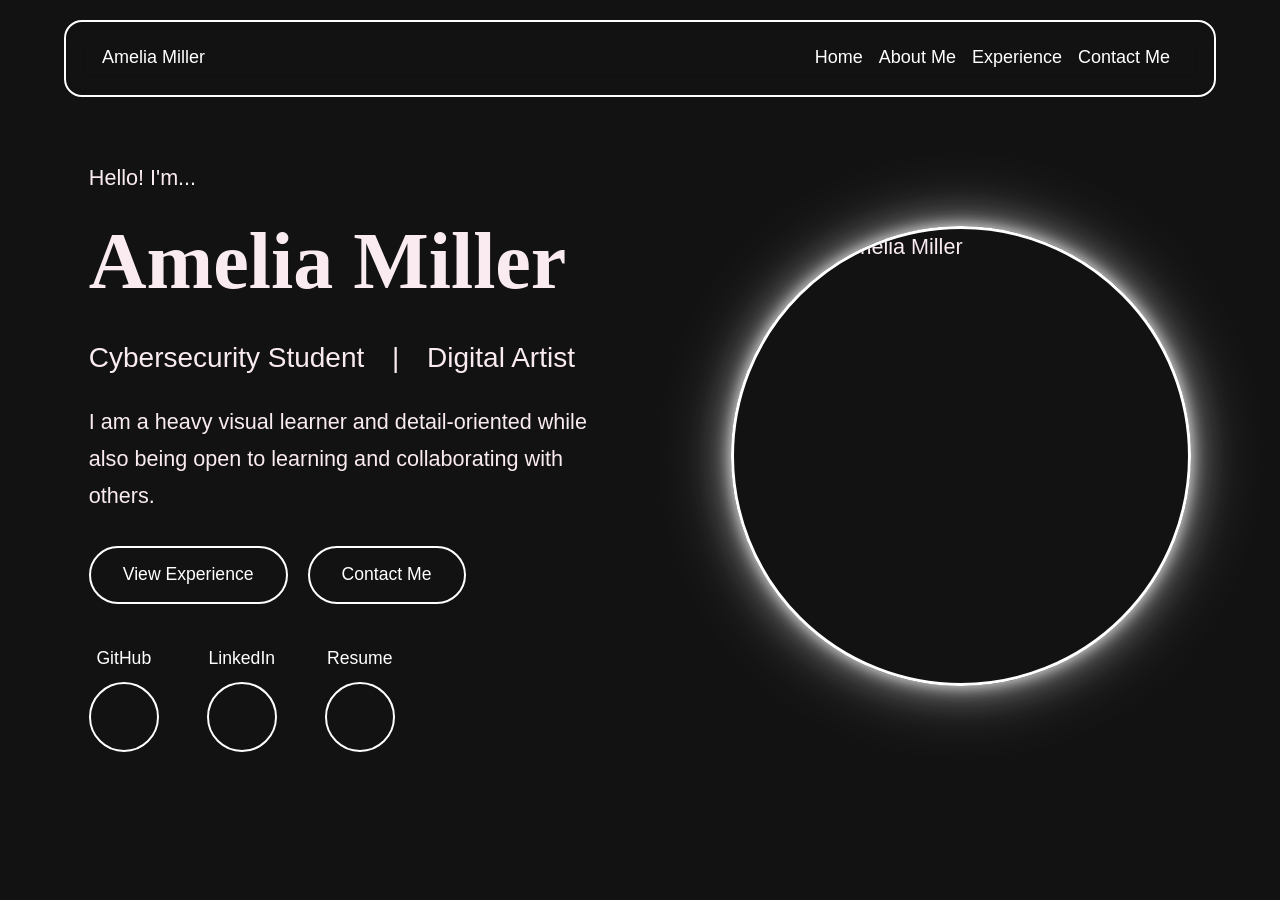
==== commit 72f99553: "Finished page content + appearance" ====
--- a/index.html
+++ b/index.html
@@ -24,14 +24,14 @@
         <div class="row align-items-center g-5">
             <div class="col-md-6">
                 <p>Hello! I'm...</p>
-                <h1>Amelia Miller</h1>
+                <h1 class="page-title">Amelia Miller</h1>
                 <h3 style="margin-bottom: 30px;">Cybersecurity Student <span class="divider">|</span> Digital Artist</h3>
                 <p>I am a heavy visual learner and detail-oriented
                     while also being open to learning and collaborating with others.</p>
 
                 <div class="hero-buttons">
-                    <a class="hero-btn" href="experience.html">View Experience</a>
-                    <a class="hero-btn" href="contact.html">Contact Me</a>
+                    <a class="hero-btn" href="experience.html">View Experience <i class="ri-arrow-right-up-line"></i></a>
+                    <a class="hero-btn" href="contact.html">Contact Me <i class="ri-arrow-right-up-line"></i></a>
                 </div>
 
                 <div class="social-icons">
--- a/css/style.css
+++ b/css/style.css
@@ -24,16 +24,19 @@
     padding: 80px 6% 80px;
 }
 
-.divider {
-    margin: 0 1.25rem;    /* space on the left and right of the | in the home page */
+a {
+    color: inherit;
+    text-decoration: none;
+}
+
+a:hover {
+    text-decoration: underline;
 }
 
 /* Headings */
 h1, h2, .brand {
     font-family: Georgia, "Times New Roman", serif;
-    font-size: clamp(4rem, 9vw, 8rem);   /* much bigger, scales with the screen */
-    line-height: 1;
-    margin-bottom: 1.5rem;
+    font-weight: 900;
 }
 
 /* Nav bar */
@@ -66,7 +69,10 @@
     text-decoration: none;
     border-bottom: 2px solid transparent;
     transition: .5s;
-    margin-left: 35px;
+}
+
+.navbar .brand {
+    font-size: 1.5rem;
 }
 
 .nav-links {
@@ -172,4 +178,212 @@
         width: min(100%, 320px);
         margin: 0 auto;
     }
-}+}
+
+.page-content {
+    max-width: 1000px;
+    margin: 0 auto;
+}
+
+.page-title {
+    font-size: clamp(3rem, 7vw, 5rem);
+    margin-bottom: 2rem;
+}
+
+.page-content h2 {
+    margin: 2.5rem 0 1rem;
+}
+
+/* Links inside pages stay white and underlined so they are easy to spot */
+main a:not(.hero-btn) {
+    color: #fff;
+    text-decoration: underline;
+}
+
+/* Make Bootstrap components match the transparent white-outline look */
+.card {
+    --bs-card-bg: transparent;
+    --bs-card-color: #fff;
+    --bs-card-border-color: #fff;
+    --bs-card-border-width: 2px;
+    --bs-card-border-radius: 18px;
+    overflow: hidden;
+}
+
+.card-img-top {
+    aspect-ratio: 16 / 10;
+    object-fit: cover;
+}
+
+.list-group {
+    --bs-list-group-bg: transparent;
+    --bs-list-group-color: #fff;
+    --bs-list-group-border-color: rgba(255, 255, 255, 0.4);
+}
+
+/* Form fields */
+.form-control {
+    background: transparent;
+    color: #fff;
+    border: 2px solid #fff;
+}
+
+.form-control:focus {
+    background: transparent;
+    color: #fff;
+    border-color: #fff;
+    box-shadow: 0 0 0 0.25rem rgba(255, 255, 255, 0.4);
+}
+
+
+/* Home page: text and image on the same level */
+.hero-row {
+    align-items: center;
+}
+
+/* Accordion (Bootstrap collapse) on the About page */
+.card-header {
+    background: transparent;
+    border-bottom: 2px solid rgba(255, 255, 255, 0.6);
+}
+
+.card-header .btn {
+    width: 100%;
+    text-align: left;
+    color: #fff;
+    font-size: 1.25rem;
+}
+
+#accordion .card {
+    margin-bottom: 1rem;
+}
+
+.card {
+    height: 100%;
+}
+
+/* Pill badges with a white outline */
+.badge {
+    border: 2px solid #fff;
+    margin: 0.15rem;
+    font-size: 1rem;
+    font-weight: normal;
+}
+
+/* Checkbox label */
+.form-check-label {
+    color: #fff;
+}
+
+/* Space around the | in "Cybersecurity Student | Digital Artist" */
+.divider {
+    margin: 0 1.25rem;
+}
+
+/* Pill buttons (links and the form's Send button) */
+.hero-btn {
+    display: inline-block;
+    padding: 0.75rem 2rem;
+    border: 2px solid #fff;
+    border-radius: 50px;
+    background: transparent;
+    color: #fff;
+    font-family: inherit;
+    font-size: 1.1rem;
+    text-decoration: none;
+    cursor: pointer;
+    transition: .3s;
+}
+
+.hero-btn:hover,
+.hero-btn:focus-visible {
+    background: rgba(255, 255, 255, 0.2);
+    box-shadow: 0 0 15px rgba(255, 255, 255, 0.7);
+}
+
+.card-title {
+    margin-top: 0;
+}
+
+/* Contact page: keep every background transparent */
+.form-control::placeholder {
+    color: rgba(255, 255, 255, 0.7);
+}
+
+/* Stop the browser's autofill from painting a white/yellow background */
+.form-control:-webkit-autofill {
+    -webkit-box-shadow: 0 0 0 1000px transparent inset;
+    -webkit-text-fill-color: #fff;
+    transition: background-color 9999s ease-in-out 0s;
+}
+
+/* Checkbox: transparent box with a white outline */
+.form-check-input {
+    background-color: transparent;
+    border: 2px solid #fff;
+}
+
+.form-check-input:checked {
+    background-color: transparent;
+    border-color: #fff;
+}
+
+.form-check-input:focus {
+    border-color: #fff;
+    box-shadow: 0 0 0 0.25rem rgba(255, 255, 255, 0.4);
+}
+
+/* Divider bars between subjects: a glowing white line */
+hr {
+    height: 2px;
+    margin: 3rem 0;
+    border: 0;
+    background: #fff;
+    opacity: 1;
+    box-shadow: 0 0 10px rgba(255, 255, 255, 0.8), 0 0 25px rgba(255, 255, 255, 0.4);
+}
+
+hr + h2 {
+    margin-top: 0;
+}
+
+
+/* Glass look for Goals and Skills: white outline, glow, blurred background */
+.glass,
+#accordion .card {
+    border: 2px solid #fff;
+    border-radius: 18px;
+    overflow: hidden;
+    background: rgba(255, 255, 255, 0.04);
+    backdrop-filter: blur(12px);
+    -webkit-backdrop-filter: blur(12px);
+    box-shadow: 0 0 12px rgba(255, 255, 255, 0.6),
+                0 0 35px rgba(255, 255, 255, 0.25);
+}
+
+#accordion .card-header a::after {
+    content: '\002B';
+    color: #777;
+    font-weight: bold;
+    float: right;
+    margin-left: 5px;
+}
+
+#accordion .card-header a:not(.collapsed)::after {
+    content: "\2212";
+}
+
+/* The list's own outline replaces the item borders on the outside edges */
+.glass .list-group-item {
+    border-left: 0;
+    border-right: 0;
+    background: transparent;
+}
+
+.glass .list-group-item:first-child {
+    border-top: 0;
+}
+
+.glass .list-group-item:last-child {
+    border-bottom: 0;
+}
